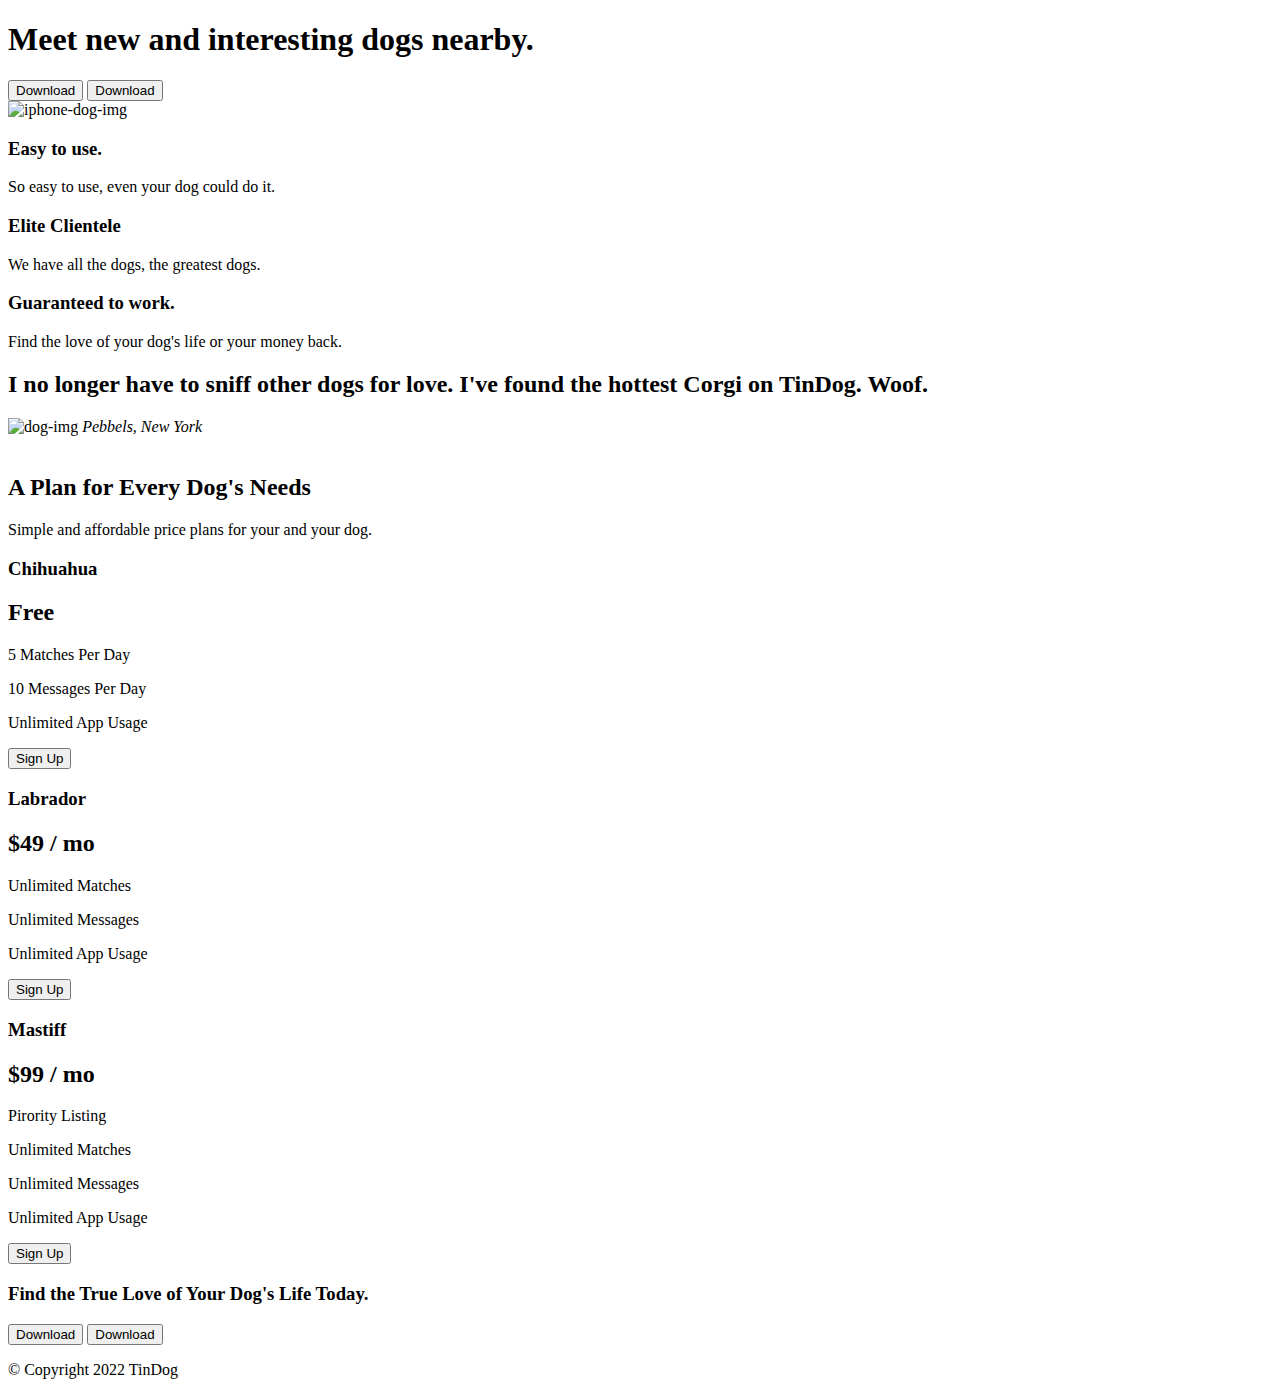
==== TinDog Website/index.html @ 752d9580 "Add files via upload" ====
<!DOCTYPE html>
<html lang="en">
<head>
    <meta charset="UTF-8">
    <title>TinDog</title>
</head>
<body>

  <section id="title">

    <div>
      <h1>Meet new and interesting dogs nearby.</h1>
      <button type="button" name="button">Download</button>
      <button type="button" name="button">Download</button>
    </div>
    <div class="">
      <img src="\images\iphone6.png" alt="iphone-dog-img">
    </div>

  </section>

  <section id="features">

    <h3>Easy to use.</h3>
    <p>So easy to use, even your dog could do it.</p>
    <h3>Elite Clientele</h3>
    <p>We have all the dogs, the greatest dogs.</p>
    <h3>Guaranteed to work.</h3>
    <p>Find the love of your dog's life or your money back.</p>

  </section>

  <section id="testimonials">

    <h2>I no longer have to sniff other dogs for love. I've found the hottest Corgi on TinDog. Woof.</h2>
    <img src="\images\dog-img.jpg" alt="dog-img">
    <em>Pebbels, New York</em>

    <!-- <h2 class="testimonial-text">My dog used to be so lonely, but with TinDog's help, they've found the love of their life. I think.</h2>
    <img class="testimonial-image" src="images/lady-img.jpg" alt="lady-profile">
    <em>Beverly, Illinois</em> -->

  </section>

   <section id="press">

     <img src="\images\TechCrunch.png" alt="">
     <img src="\images\tnw.png" alt="">
     <img src="\images\bizinsider.png" alt="">
     <img src="\images\mashable.png" alt="">

   </section>

   <section id="pricing">


     <h2>A Plan for Every Dog's Needs</h2>
     <p>Simple and affordable price plans for your and your dog.</p>
     <h3>Chihuahua</h3>


     <h2>Free</h2>
     <p>5 Matches Per Day</p>
     <p>10 Messages Per Day</p>
     <p>Unlimited App Usage</p>
     <button type="button" name="button">Sign Up</button>


     <h3>Labrador</h3>
     <h2>$49 / mo</h2>
     <p>Unlimited Matches</p>
     <p>Unlimited Messages</p>
     <p>Unlimited App Usage</p>
     <button type="button" name="button">Sign Up</button>


     <h3>Mastiff</h3>
     <h2>$99 / mo</h2>
     <p>Pirority Listing</p>
     <p>Unlimited Matches</p>
     <p>Unlimited Messages</p>
     <p>Unlimited App Usage</p>
     <button type="button" name="button">Sign Up</button>


   </section>

   <section class="ctr">


     <h3>Find the True Love of Your Dog's Life Today.</h3>
     <button type="button" name="button">Download</button>
     <button type="button" name="button">Download</button>

   </section>

   <footer id="footer">
     <p>© Copyright 2022 TinDog</p>
   </footer>
</body>
</html>
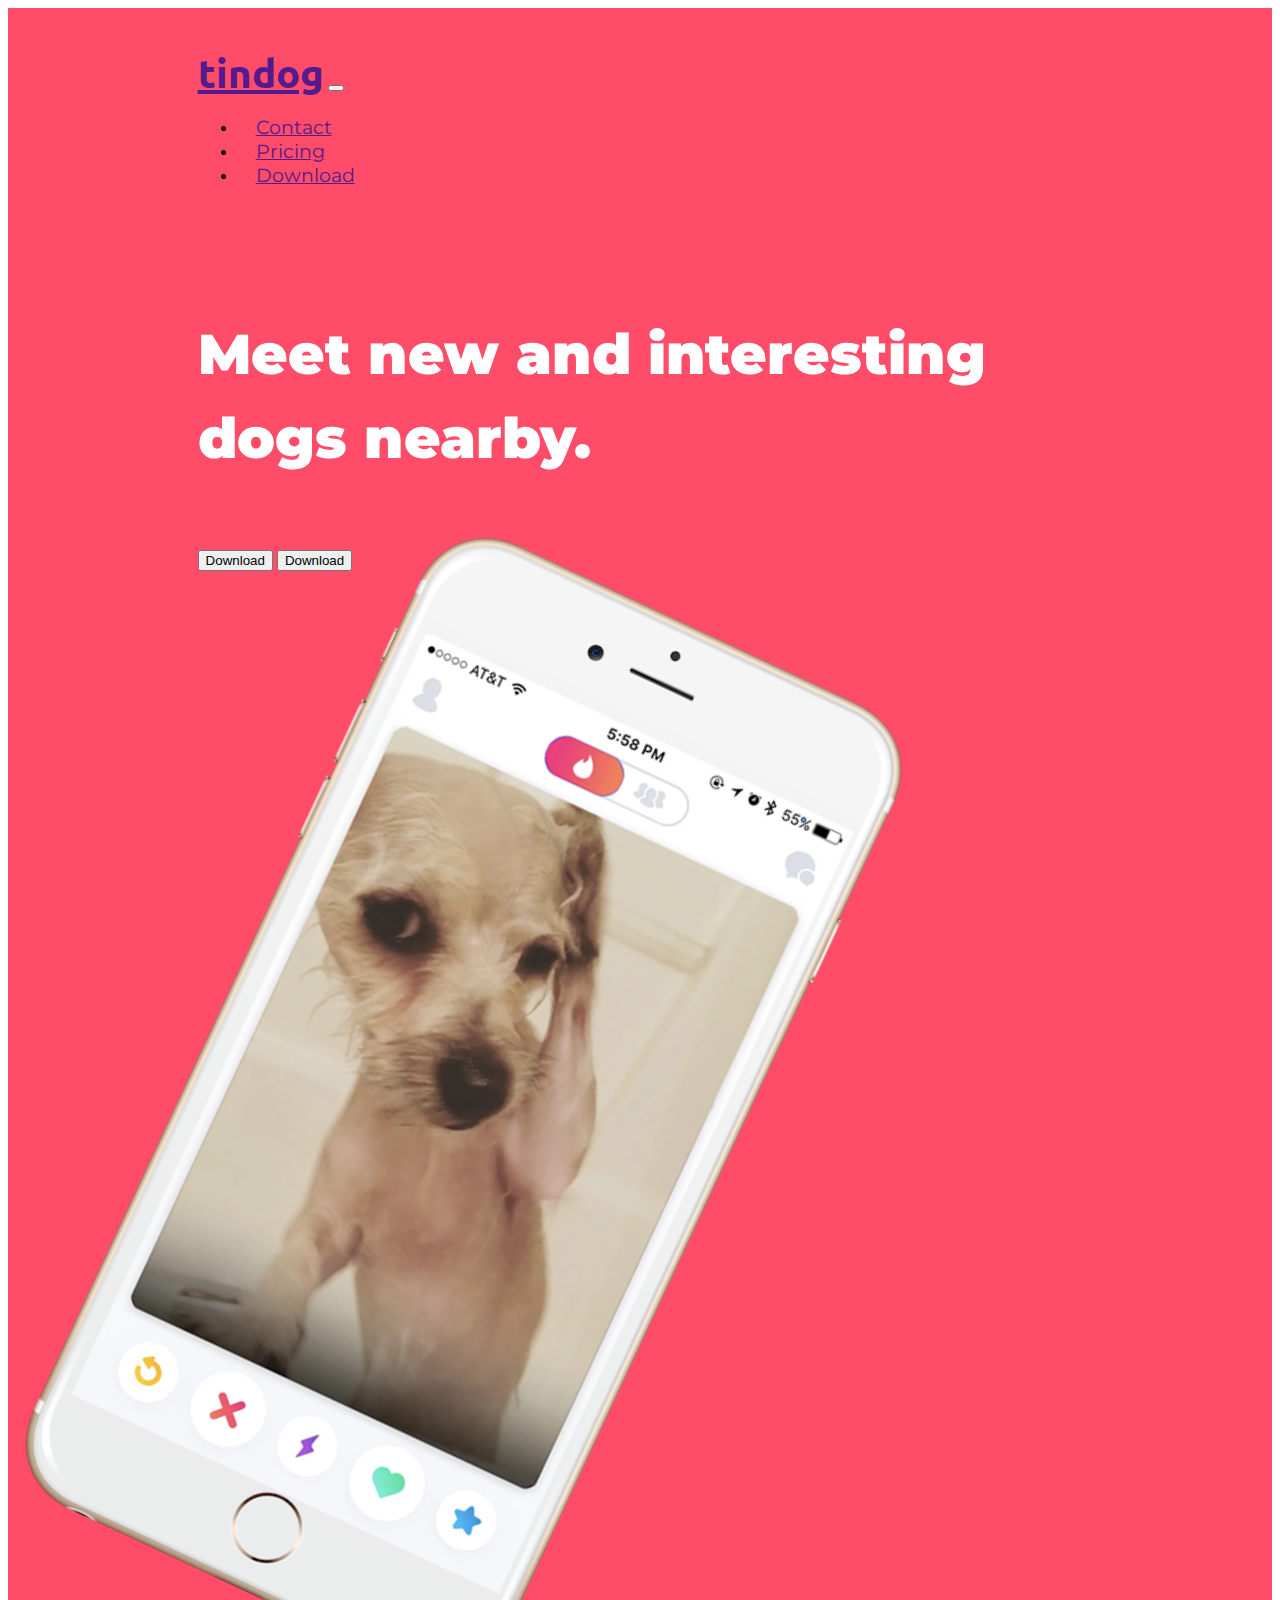
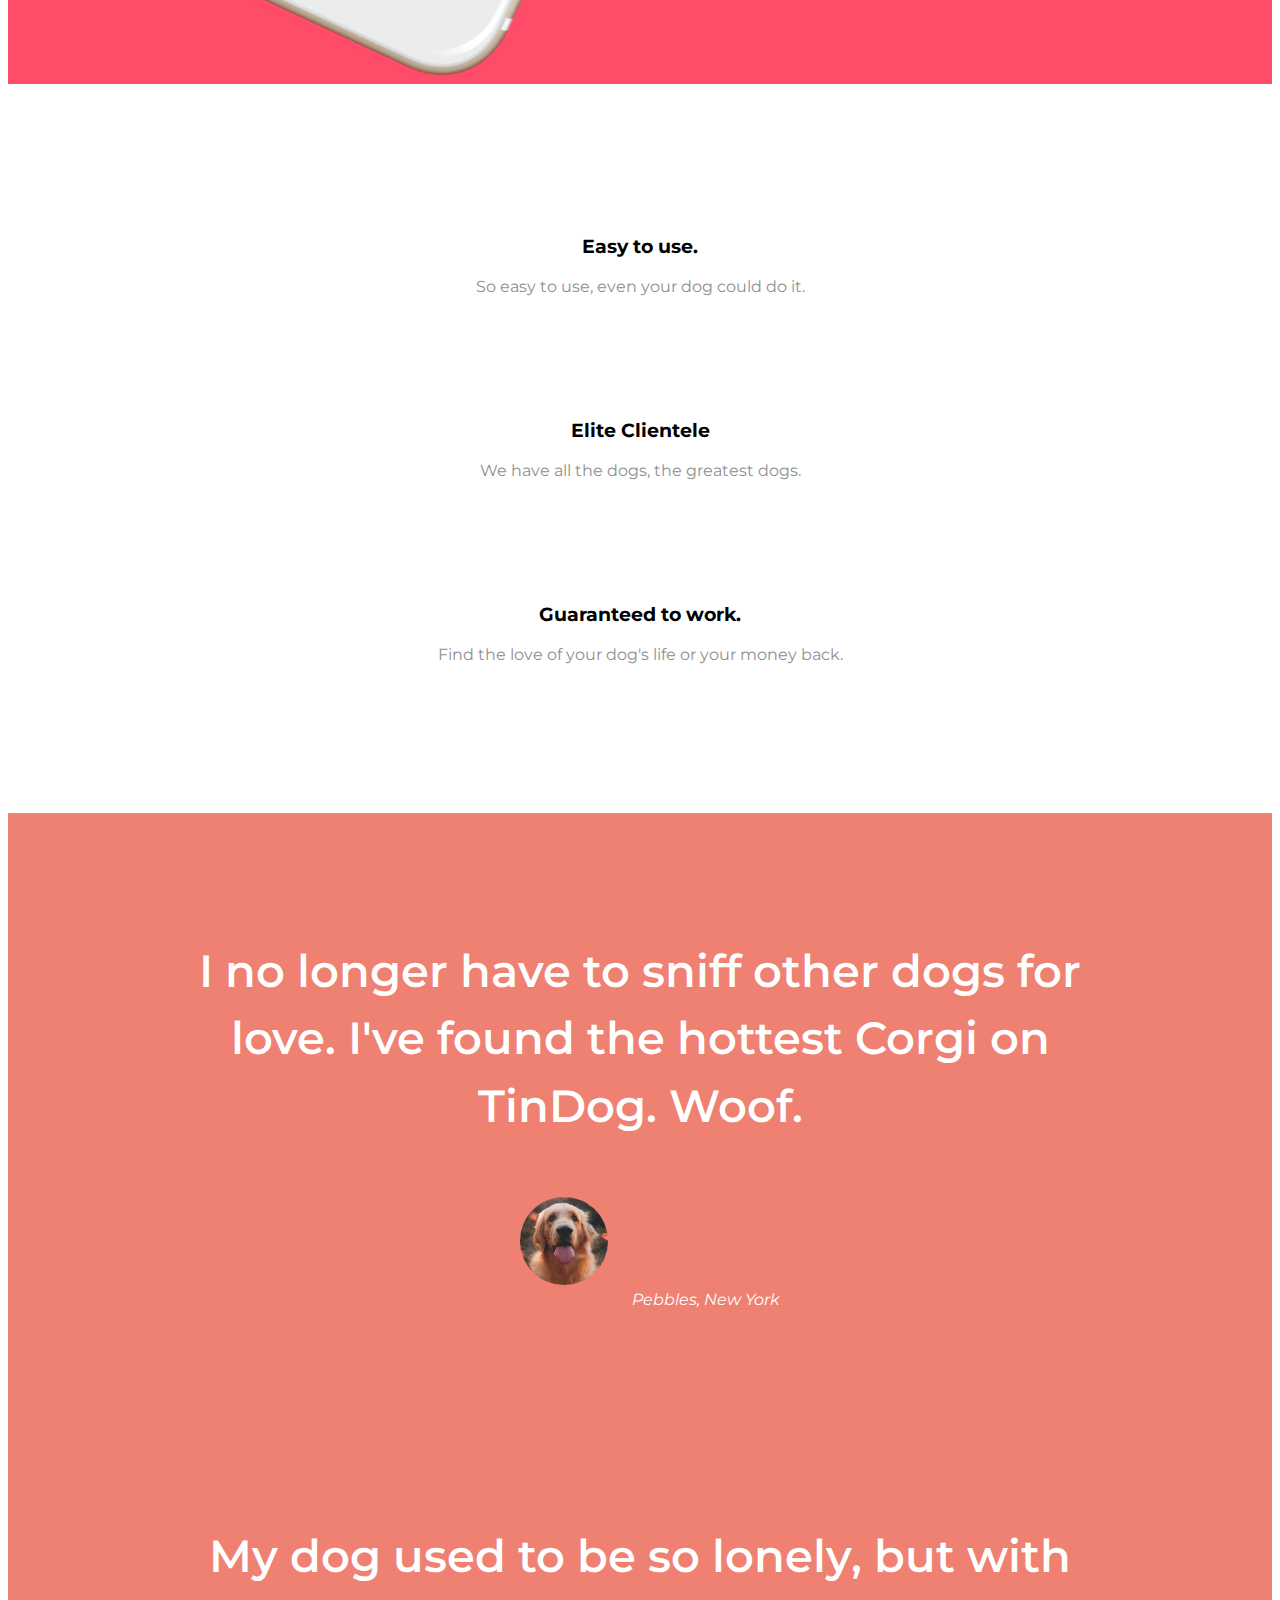
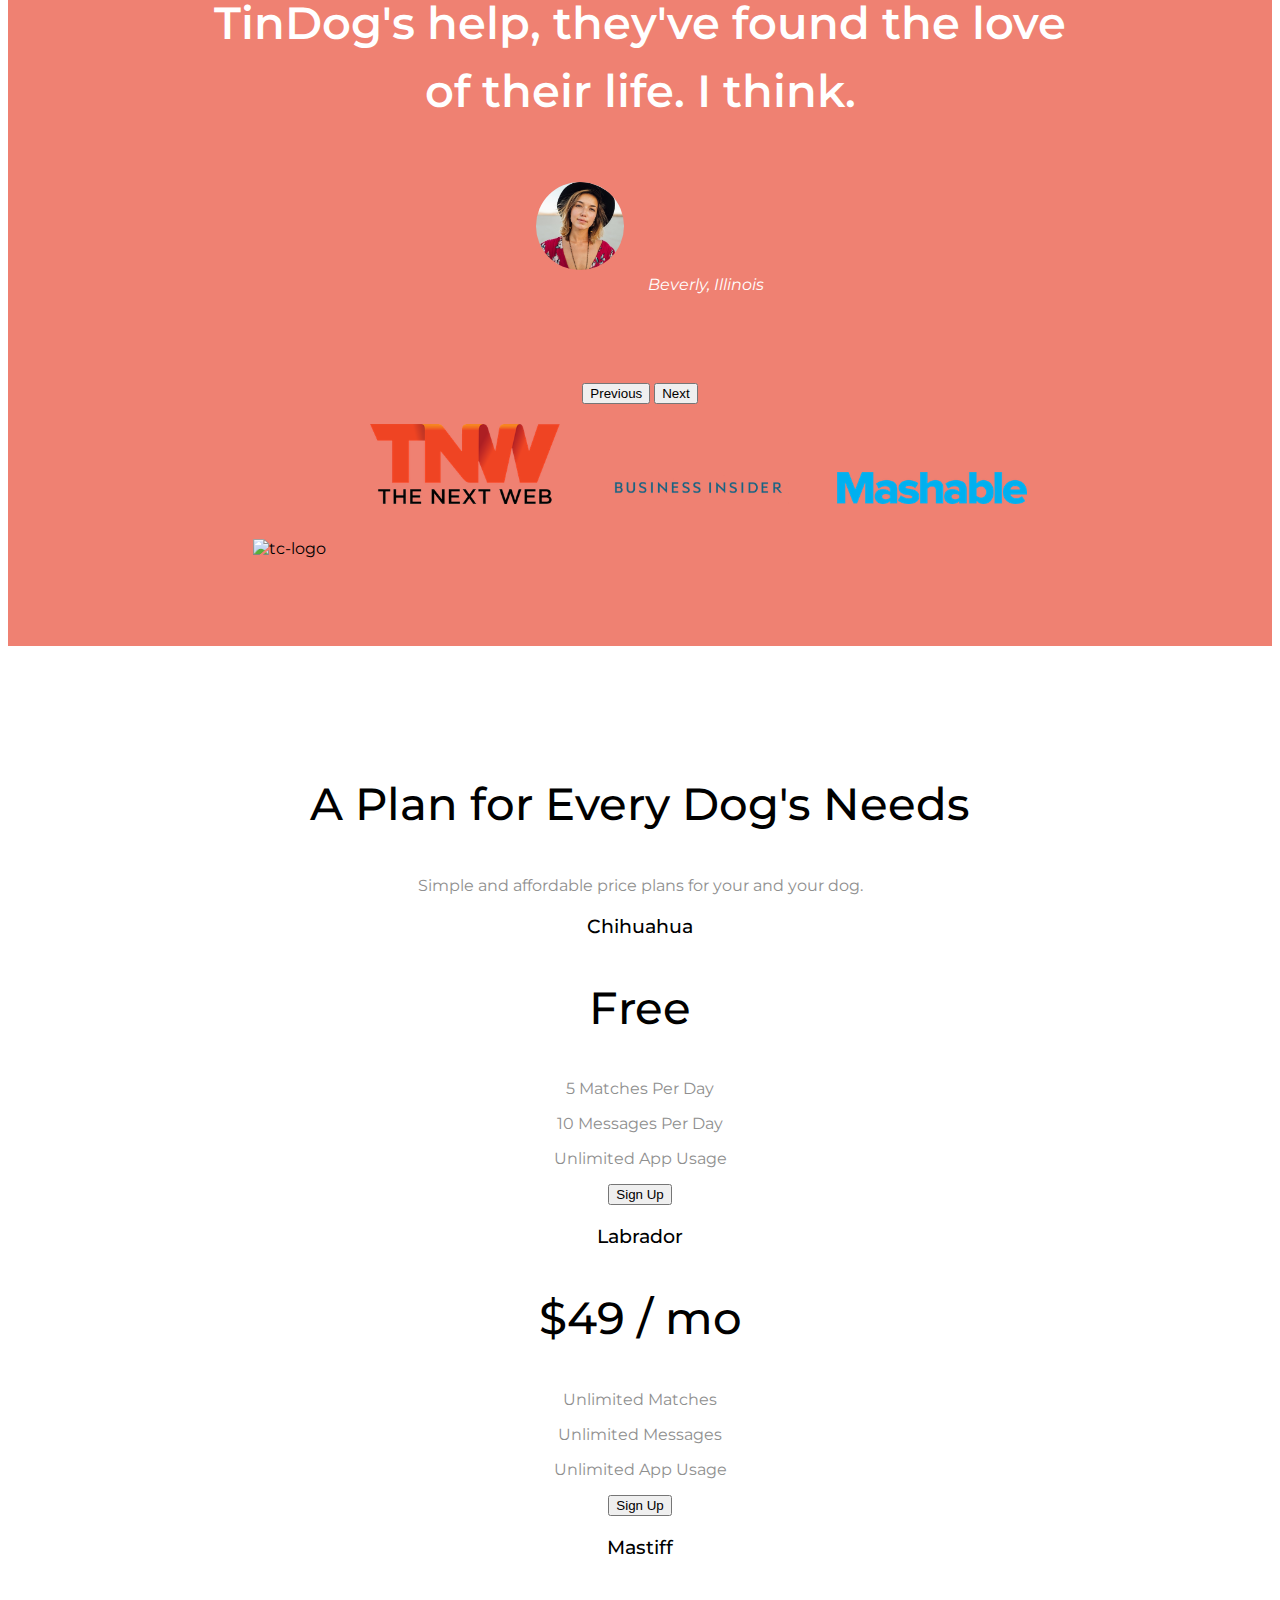
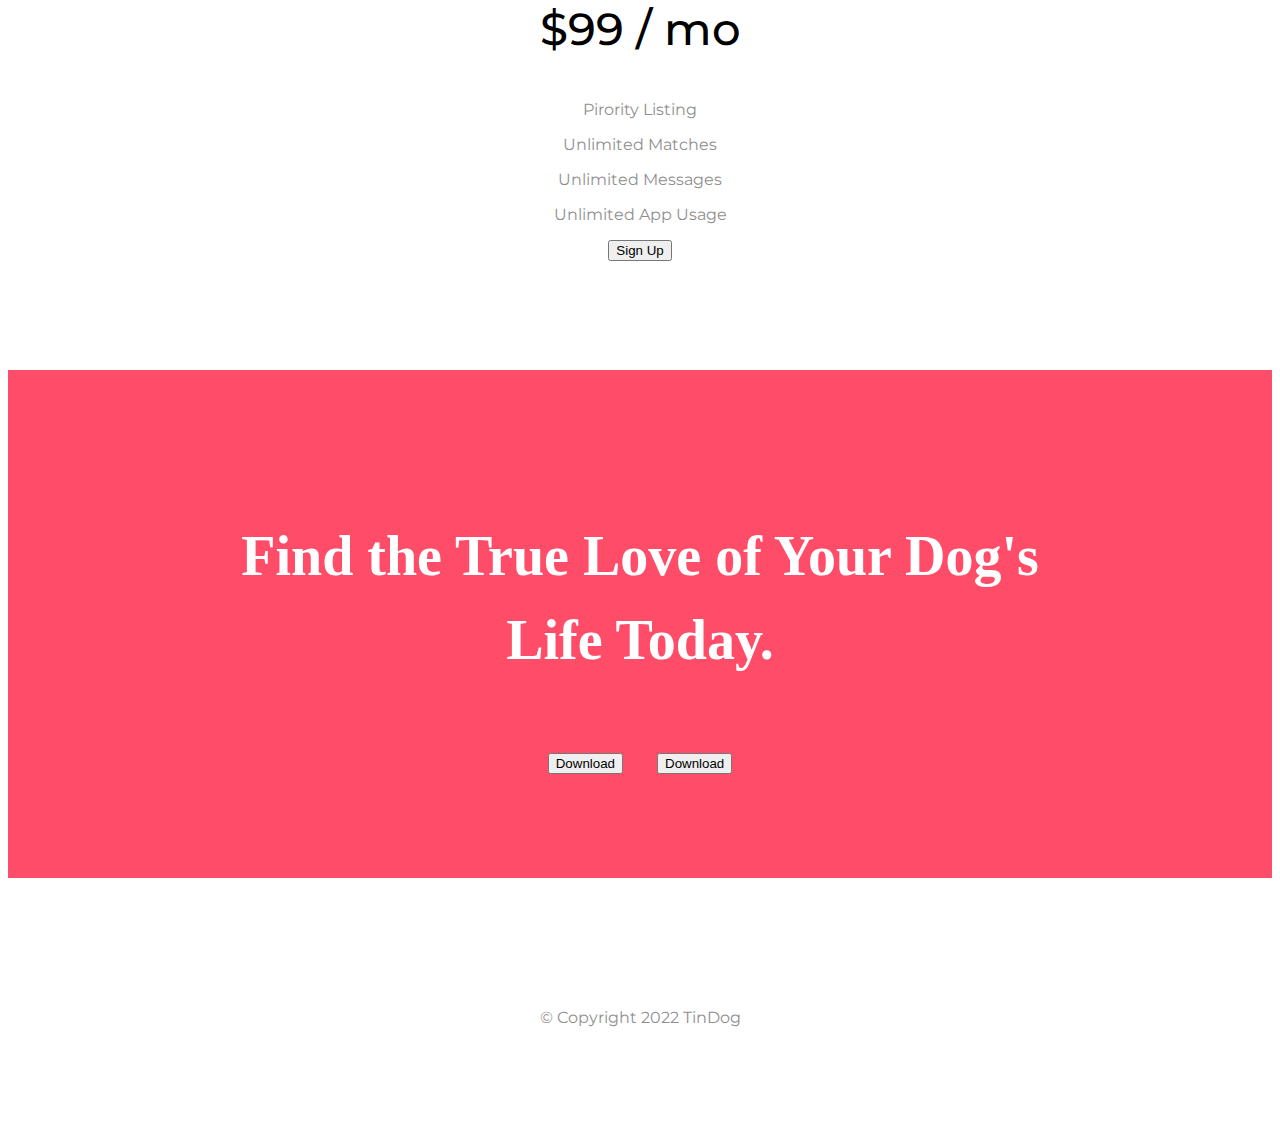
==== commit 1a7658cd: "Add files via upload" ====
--- a/TinDog Website/index.html
+++ b/TinDog Website/index.html
@@ -1,101 +1,249 @@
-<!DOCTYPE html>
-<html lang="en">
-<head>
-    <meta charset="UTF-8">
-    <title>TinDog</title>
-</head>
-<body>
-
-  <section id="title">
-
-    <div>
-      <h1>Meet new and interesting dogs nearby.</h1>
-      <button type="button" name="button">Download</button>
-      <button type="button" name="button">Download</button>
-    </div>
-    <div class="">
-      <img src="\images\iphone6.png" alt="iphone-dog-img">
-    </div>
-
-  </section>
-
-  <section id="features">
-
-    <h3>Easy to use.</h3>
-    <p>So easy to use, even your dog could do it.</p>
-    <h3>Elite Clientele</h3>
-    <p>We have all the dogs, the greatest dogs.</p>
-    <h3>Guaranteed to work.</h3>
-    <p>Find the love of your dog's life or your money back.</p>
-
-  </section>
-
-  <section id="testimonials">
-
-    <h2>I no longer have to sniff other dogs for love. I've found the hottest Corgi on TinDog. Woof.</h2>
-    <img src="\images\dog-img.jpg" alt="dog-img">
-    <em>Pebbels, New York</em>
-
-    <!-- <h2 class="testimonial-text">My dog used to be so lonely, but with TinDog's help, they've found the love of their life. I think.</h2>
-    <img class="testimonial-image" src="images/lady-img.jpg" alt="lady-profile">
-    <em>Beverly, Illinois</em> -->
-
-  </section>
-
-   <section id="press">
-
-     <img src="\images\TechCrunch.png" alt="">
-     <img src="\images\tnw.png" alt="">
-     <img src="\images\bizinsider.png" alt="">
-     <img src="\images\mashable.png" alt="">
-
-   </section>
-
-   <section id="pricing">
-
-
-     <h2>A Plan for Every Dog's Needs</h2>
-     <p>Simple and affordable price plans for your and your dog.</p>
-     <h3>Chihuahua</h3>
-
-
-     <h2>Free</h2>
-     <p>5 Matches Per Day</p>
-     <p>10 Messages Per Day</p>
-     <p>Unlimited App Usage</p>
-     <button type="button" name="button">Sign Up</button>
-
-
-     <h3>Labrador</h3>
-     <h2>$49 / mo</h2>
-     <p>Unlimited Matches</p>
-     <p>Unlimited Messages</p>
-     <p>Unlimited App Usage</p>
-     <button type="button" name="button">Sign Up</button>
-
-
-     <h3>Mastiff</h3>
-     <h2>$99 / mo</h2>
-     <p>Pirority Listing</p>
-     <p>Unlimited Matches</p>
-     <p>Unlimited Messages</p>
-     <p>Unlimited App Usage</p>
-     <button type="button" name="button">Sign Up</button>
-
-
-   </section>
-
-   <section class="ctr">
-
-
-     <h3>Find the True Love of Your Dog's Life Today.</h3>
-     <button type="button" name="button">Download</button>
-     <button type="button" name="button">Download</button>
-
-   </section>
-
-   <footer id="footer">
-     <p>© Copyright 2022 TinDog</p>
-   </footer>
-</body>
-</html>
+<!DOCTYPE html>
+<html>
+
+<head>
+  <meta charset="utf-8">
+  <title>TinDog</title>
+
+  <!-- Bootstrap -->
+  <link href="https://cdn.jsdelivr.net/npm/bootstrap@5.1.3/dist/css/bootstrap.min.css" rel="stylesheet" integrity="sha384-1BmE4kWBq78iYhFldvKuhfTAU6auU8tT94WrHftjDbrCEXSU1oBoqyl2QvZ6jIW3" crossorigin="anonymous">
+  <script src="https://cdn.jsdelivr.net/npm/bootstrap@5.1.3/dist/js/bootstrap.bundle.min.js" integrity="sha384-ka7Sk0Gln4gmtz2MlQnikT1wXgYsOg+OMhuP+IlRH9sENBO0LRn5q+8nbTov4+1p" crossorigin="anonymous"></script>
+
+  <!-- Google Fonts -->
+  <link rel="preconnect" href="https://fonts.googleapis.com">
+  <link rel="preconnect" href="https://fonts.gstatic.com" crossorigin>
+  <link href="https://fonts.googleapis.com/css2?family=Montserrat:wght@100;300;400;500;900&family=Ubuntu:wght@300;400;700&display=swap" rel="stylesheet">
+
+  <!-- Font Awesome -->
+  <script src="https://kit.fontawesome.com/c9862b7701.js" crossorigin="anonymous"></script>
+
+  <!-- CSS -->
+  <link rel="stylesheet" href="css/styles.css">
+
+  <!-- Favicon -->
+    <link rel="icon" href="favicon.ico">
+
+  </head>
+
+<body>
+
+  <section id="title">
+
+    <div class="container-fluid">
+      <nav class="navbar navbar-expand-lg navbar-dark">
+        <a class="navbar-brand" href="">tindog</a>
+        <button class="navbar-toggler" type="button" data-bs-toggle="collapse" data-bs-target="#navbarSupportedContent" aria-controls="navbarSupportedContent" aria-expanded="false" aria-label="Toggle navigation">
+          <span class="navbar-toggler-icon"></span>
+        </button>
+
+        <div class="collapse navbar-collapse" id="navbarSupportedContent">
+        <ul class="navbar-nav ms-auto">
+            <li class="nav-item">
+                <a class="nav-link" href="">Contact</a>
+            </li>
+            <li class="nav-item">
+                <a class="nav-link" href="">Pricing</a>
+            </li>
+            <li class="nav-item">
+                <a class="nav-link" href="">Download</a>
+            </li>
+        </ul>
+        </div>
+      </nav>
+
+
+
+    <!-- Title -->
+
+      <div class="row">
+
+        <div class="col-lg-6">
+          <h1>Meet new and interesting dogs nearby.</h1>
+          <button type="button" class="btn btn-dark btn-lg"><i class="fa-brands fa-apple"></i> Download</button>
+          <button type="button" class="btn btn-outline-light btn-lg"><i class="fa-brands fa-google-play"></i> Download</button>
+        </div>
+
+        <div class="col-lg-6">
+          <img class="title-image" src="images/iphone6.png" alt="iphone-mockup">
+        </div>
+      </div>
+    </div>
+
+
+  </section>
+
+
+  <!-- Features -->
+
+  <section id="features">
+
+    <div class="container">
+
+      <div class="row">
+
+        <div class="col-lg-4 feature-box">
+          <i class="fa-solid fa-circle-check fa-4x icon"></i>
+          <h3>Easy to use.</h3>
+          <p>So easy to use, even your dog could do it.</p>
+        </div>
+        <div class="col-lg-4 feature-box">
+          <i class="fa-solid fa-bullseye fa-4x icon"></i>
+          <h3>Elite Clientele</h3>
+          <p>We have all the dogs, the greatest dogs.</p>
+        </div>
+        <div class="col-lg-4 feature-box">
+          <i class="fa-solid fa-heart fa-4x icon"></i>
+          <h3 class="icon-text">Guaranteed to work.</h3>
+          <p>Find the love of your dog's life or your money back.</p>
+        </div>
+
+      </div>
+
+    </div>
+
+  </section>
+
+
+  <!-- Testimonials -->
+
+  <section id="testimonials">
+
+    <div class="container">
+
+      <div id="carouselExampleControls" class="carousel slide" data-bs-ride="carousel">
+
+        <div class="carousel-inner">
+          <div class="carousel-item active">
+            <h2>I no longer have to sniff other dogs for love. I've found the hottest Corgi on TinDog. Woof.</h2>
+            <img class="testimonial-image" src="images/dog-img.jpg" alt="dog-profile">
+            <em>Pebbles, New York</em>
+          </div>
+          <div class="carousel-item">
+            <h2 class="testimonial-text">My dog used to be so lonely, but with TinDog's help, they've found the love of their life. I think.</h2>
+            <img class="testimonial-image" src="images/lady-img.jpg" alt="lady-profile">
+            <em>Beverly, Illinois</em>
+          </div>
+        </div>
+
+        <button class="carousel-control-prev" type="button" data-bs-target="#carouselExampleControls" data-bs-slide="prev">
+          <span class="carousel-control-prev-icon" aria-hidden="true"></span>
+          <span class="visually-hidden">Previous</span>
+        </button>
+
+        <button class="carousel-control-next" type="button" data-bs-target="#carouselExampleControls" data-bs-slide="next">
+          <span class="carousel-control-next-icon" aria-hidden="true"></span>
+          <span class="visually-hidden">Next</span>
+        </button>
+
+      </div>
+    </div>
+
+  </section>
+
+
+  <!-- Press -->
+
+  <section id="press">
+    <img class="press-logo" src="images/techcrunch.png" alt="tc-logo">
+    <img class="press-logo" src="images/tnw.png" alt="tnw-logo">
+    <img class="press-logo" src="images/bizinsider.png" alt="biz-insider-logo">
+    <img class="press-logo" src="images/mashable.png" alt="mashable-logo">
+
+  </section>
+
+
+  <!-- Pricing -->
+
+  <section id="pricing">
+    <div class="container">
+
+      <h2 style="font-weight: 500;">A Plan for Every Dog's Needs</h2>
+      <p>Simple and affordable price plans for your and your dog.</p>
+      <div class="row row-cols-1 row-cols-md-3 text-center">
+      <div class="col-lg-4 col-md-6">
+        <div class="card">
+             <div class="card-header">
+              <h3 style="font-weight: 500;">Chihuahua</h3>
+            </div>
+            <div class="card-body">
+                <h2 style="font-weight: 500;">Free</h2>
+                <p>5 Matches Per Day</p>
+                <p>10 Messages Per Day</p>
+                <p>Unlimited App Usage</p>
+                <div class="d-grid gap-2">
+                 <button class="btn btn-outline-dark" type="button">Sign Up</button>
+               </div>
+
+            </div>
+        </div>
+      </div>
+      <div class="col-lg-4 col-md-6">
+        <div class="card">
+            <div class="card-header">
+              <h3 style="font-weight: 500;">Labrador</h3>
+            </div>
+            <div class="card-body">
+              <h2 style="font-weight: 500;">$49 / mo</h2>
+                <p>Unlimited Matches</p>
+                <p>Unlimited Messages</p>
+                <p>Unlimited App Usage</p>
+                <div class="d-grid gap-2">
+                 <button class="btn btn-dark btn-lg" type="button">Sign Up</button>
+               </div>
+            </div>
+
+        </div>
+      </div>
+      <div class="col-lg-4 col-md-6">
+        <div class="card">
+            <div class="card-header">
+              <h3 style="font-weight: 500;">Mastiff</h3>
+            </div>
+            <div class="card-body">
+                <h2 style="font-weight: 500;">$99 / mo</h2>
+               <p>Pirority Listing</p>
+               <p>Unlimited Matches</p>
+               <p>Unlimited Messages</p>
+               <p>Unlimited App Usage</p>
+               <div class="d-grid gap-2">
+                <button class="btn btn-dark btn-lg" type="button">Sign Up</button>
+              </div>
+            </div>
+        </div>
+      </div>
+    </div>
+  </div>
+
+  </section>
+
+
+  <!-- Call to Action -->
+
+  <section id="cta">
+    <div class="container">
+
+      <h3 class="cta-text">Find the True Love of Your Dog's Life Today.</h3>
+      <button type="button" class="btn btn-dark btn-lg cta-btn"><i class="fa-brands fa-apple"></i> Download</button>
+      <button type="button" class="btn btn-light btn-lg cta-btn"><i class="fa-brands fa-google-play"></i> Download</button>
+
+    </div>
+
+
+  </section>
+
+
+  <!-- Footer -->
+
+  <footer id="footer">
+    <div class="container">
+      <i class="fa-brands fa-facebook-f footer-icon"></i>
+      <i class="fa-brands fa-twitter footer-icon"></i>
+      <i class="fa-brands fa-instagram footer-icon"></i>
+      <i class="fa-solid fa-envelope footer-icon"></i>
+        <p>© Copyright 2022 TinDog</p>
+    </div>
+
+  </footer>
+
+</body>
+</html>
--- a/TinDog Website/css/styles.css
+++ b/TinDog Website/css/styles.css
@@ -0,0 +1,156 @@
+body {
+    font-family: "Montserrat";
+}
+
+#title {
+  background-color: #ff4c68;
+}
+
+
+
+h1 {
+  font-size: 3.5rem;
+  line-height: 1.5;
+  font-weight: 900;
+  color: white;
+  padding-bottom: 2rem;
+}
+
+h3 {
+  font-family: "Montserrat";
+  font-weight: bold;
+}
+
+p {
+    color: #8f8f8f;
+
+}
+
+.container-fluid {
+  padding: 3% 15%;
+}
+
+/* NavBar */
+
+.navbar {
+  padding-bottom: 4.5rem;
+}
+
+.navbar-brand {
+  font-size: 2.5rem;
+  font-family: 'Ubuntu';
+  font-weight: bold;
+}
+
+.nav-item {
+  padding: 0 18px;
+}
+
+.nav-link {
+  font-size: 1.2rem;
+}
+
+/* Title Image */
+.title-image {
+  width: 60%;
+  transform: rotate(25deg);
+}
+
+/* Featues Section */
+
+#features {
+  padding: 7% 15%;
+}
+
+.feature-box {
+  text-align: center;
+  padding: 5%;
+}
+
+.icon {
+  color: #ef8172;
+  padding-bottom: 7%;
+}
+
+
+.icon:hover {
+  color: #ff4c68;
+}
+
+/* Testimonials Section */
+
+#testimonials {
+  background-color: #ef8172;
+  text-align: center;
+  color: white;
+}
+
+h2 {
+  font-family: "Montserrat";
+  font-weight: 570;
+  font-size: 2.8rem;
+  line-height: 1.5;
+}
+
+.testimonial-image {
+  border-radius: 100%;
+  width: 10%;
+  margin: 20px;
+}
+
+#press {
+  background-color: #ef8172;
+  text-align: center;
+  padding-bottom: 3%;
+}
+
+.press-logo {
+  width: 15%;
+  margin: 20px 20px 50px;
+}
+
+.carousel-item {
+    padding: 7% 15%;
+}
+
+/* Pricing */
+
+#pricing {
+  padding: 7% 15%;
+  text-align: center;
+}
+
+.card {
+  margin: 20px;
+}
+
+/* CTA */
+
+#cta {
+  background-color: #ff4c68;
+  text-align: center;
+  padding: 7% 15%;
+}
+
+.cta-text {
+  color: white;
+  font-family: "Montserrat-Black";
+  font-size: 3.5rem;
+  line-height: 1.5;
+}
+
+.cta-btn {
+  margin: 15px;
+}
+
+/* Footer */
+
+#footer {
+  text-align: center;
+  padding: 7.5% 15%;
+}
+
+.footer-icon {
+  padding: 10px;
+  margin-bottom: 15px;
+}
